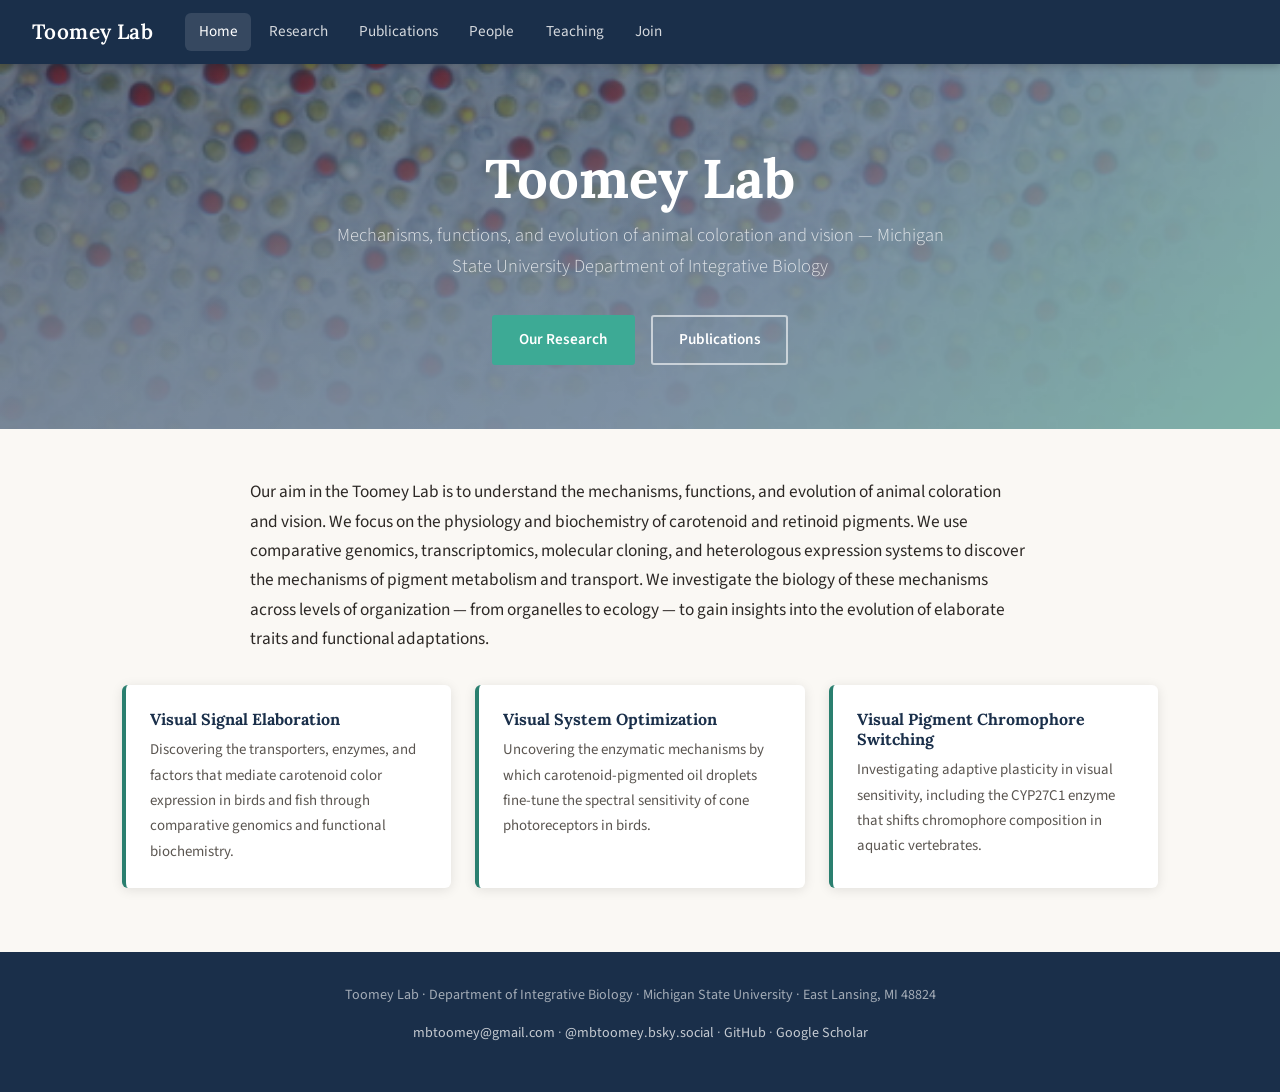
==== index.html @ 44ebcca5 "Add files via upload Add pages" ====
<!DOCTYPE html>
<html lang="en">
<head>
  <meta charset="UTF-8">
  <meta name="viewport" content="width=device-width, initial-scale=1.0">
  <title>Toomey Lab — Michigan State University</title>
  <meta name="description" content="Toomey Lab at Michigan State University studies animal coloration, vision, and the biochemistry of carotenoid and retinoid pigments.">
  <link rel="stylesheet" href="style.css">
</head>
<body>

<nav class="site-nav">
  <a href="index.html" class="nav-brand">Toomey Lab</a>
  <button class="nav-toggle" aria-label="Toggle navigation" onclick="this.closest('nav').querySelector('.nav-links').classList.toggle('open')">
    <span></span><span></span><span></span>
  </button>
  <ul class="nav-links">
    <li><a href="index.html" class="active">Home</a></li>
    <li><a href="research.html">Research</a></li>
    <li><a href="publications.html">Publications</a></li>
    <li><a href="people.html">People</a></li>
    <li><a href="teaching.html">Teaching</a></li>
    <li><a href="join.html">Join</a></li>
  </ul>
</nav>

<section class="hero">
  <h1>Toomey Lab</h1>
  <p class="subtitle">Mechanisms, functions, and evolution of animal coloration and vision — Michigan State University Department of Integrative Biology</p>
  <div class="hero-links">
    <a href="research.html" class="btn btn-primary">Our Research</a>
    <a href="publications.html" class="btn btn-outline">Publications</a>
  </div>
</section>

<div class="page-wrap">

  <div class="home-intro">
    <p>
      Our aim in the Toomey Lab is to understand the mechanisms, functions, and evolution of animal coloration and vision. We focus on the physiology and biochemistry of carotenoid and retinoid pigments. We use comparative genomics, transcriptomics, molecular cloning, and heterologous expression systems to discover the mechanisms of pigment metabolism and transport. We investigate the biology of these mechanisms across levels of organization — from organelles to ecology — to gain insights into the evolution of elaborate traits and functional adaptations.
    </p>
  </div>

  <div class="home-grid">
    <div class="research-card">
      <h3>Visual Signal Elaboration</h3>
      <p>Discovering the transporters, enzymes, and factors that mediate carotenoid color expression in birds and fish through comparative genomics and functional biochemistry.</p>
    </div>
    <div class="research-card">
      <h3>Visual System Optimization</h3>
      <p>Uncovering the enzymatic mechanisms by which carotenoid-pigmented oil droplets fine-tune the spectral sensitivity of cone photoreceptors in birds.</p>
    </div>
    <div class="research-card">
      <h3>Visual Pigment Chromophore Switching</h3>
      <p>Investigating adaptive plasticity in visual sensitivity, including the CYP27C1 enzyme that shifts chromophore composition in aquatic vertebrates.</p>
    </div>
  </div>

</div>

<footer class="site-footer">
  <p>Toomey Lab · Department of Integrative Biology · Michigan State University · East Lansing, MI 48824</p>
  <p style="margin-top:.5rem">
    <a href="mailto:mbtoomey@gmail.com">mbtoomey@gmail.com</a> ·
    <a href="https://bsky.app/profile/mbtoomey.bsky.social" target="_blank">@mbtoomey.bsky.social</a> ·
    <a href="https://github.com/mbtoomey" target="_blank">GitHub</a> ·
    <a href="https://scholar.google.com/citations?user=48aHD6IAAAAJ" target="_blank">Google Scholar</a>
  </p>
</footer>

</body>
</html>
---- style.css ----
@import url('https://fonts.googleapis.com/css2?family=Lora:ital,wght@0,400;0,600;1,400&family=Source+Sans+3:wght@300;400;600;700&display=swap');
*,*::before,*::after{box-sizing:border-box;margin:0;padding:0}
:root{
  --navy:#1a2f4a;--teal:#2a7f6f;--teal-lt:#3daa95;--amber:#e8a045;
  --cream:#faf8f4;--white:#ffffff;--gray-1:#f4f2ee;--gray-2:#e6e3dc;
  --gray-3:#9a9590;--gray-4:#5a5550;--text:#2c2825;
  --serif:'Lora',Georgia,serif;--sans:'Source Sans 3',system-ui,sans-serif;
  --radius:6px;--shadow:0 2px 12px rgba(0,0,0,.10);--max-w:1100px;--nav-h:64px;
}
html{scroll-behavior:smooth}
body{font-family:var(--sans);font-size:17px;line-height:1.7;color:var(--text);background:var(--cream)}
a{color:var(--teal);text-decoration:none}
a:hover{color:var(--teal-lt);text-decoration:underline}
img{max-width:100%;height:auto;display:block}
p{margin-bottom:1em}
h1,h2,h3,h4{font-family:var(--serif);line-height:1.25;color:var(--navy)}
/* Nav */
.site-nav{position:sticky;top:0;z-index:100;background:var(--navy);min-height:var(--nav-h);display:flex;align-items:center;flex-wrap:wrap;padding:.5rem 2rem;box-shadow:0 2px 8px rgba(0,0,0,.25)}
.nav-brand{font-family:var(--serif);font-size:1.3rem;font-weight:600;color:var(--white);letter-spacing:.02em;flex:none;margin-right:2rem}
.nav-brand:hover{color:var(--amber);text-decoration:none}
.nav-links{display:flex;align-items:center;gap:.25rem;list-style:none;flex-wrap:wrap}
.nav-links a{display:block;padding:.35rem .85rem;color:rgba(255,255,255,.82);font-size:.95rem;border-radius:var(--radius);transition:.15s}
.nav-links a:hover,.nav-links a.active{background:rgba(255,255,255,.12);color:var(--white);text-decoration:none}
.nav-toggle{display:none;background:none;border:none;cursor:pointer;margin-left:auto;padding:.5rem}
.nav-toggle span{display:block;width:24px;height:2px;background:#fff;margin:5px 0;border-radius:2px}
/* Hero */
.hero{background:linear-gradient(135deg,var(--navy) 0%,#2a4a6a 60%,var(--teal) 100%);color:var(--white);padding:5rem 2rem 4rem;text-align:center;position:relative;overflow:hidden}
.hero::before{content:'';position:absolute;inset:0;background:url('images/OD_header2.jpg') center/cover no-repeat;opacity:.40}
.hero>*{position:relative}
.hero h1{font-size:clamp(2.2rem,5vw,3.4rem);color:var(--white);margin-bottom:.5rem}
.hero .subtitle{font-size:1.15rem;color:rgba(255,255,255,.78);max-width:640px;margin:0 auto 2rem;font-family:var(--sans);font-weight:300}
.hero-links{display:flex;gap:1rem;justify-content:center;flex-wrap:wrap}
.btn{display:inline-block;padding:.65rem 1.6rem;border-radius:3px;font-weight:600;font-size:.95rem;transition:.18s;border:2px solid transparent}
.btn-primary{background:var(--teal-lt);color:#fff;border-color:var(--teal-lt)}
.btn-primary:hover{background:#51baa6;border-color:#51baa6;text-decoration:none;color:#fff}
.btn-outline{background:transparent;color:#fff;border-color:rgba(255,255,255,.6)}
.btn-outline:hover{background:rgba(255,255,255,.12);border-color:#fff;text-decoration:none;color:#fff}
/* Layout */
.content-grid{display:grid;grid-template-columns:1fr 280px;gap:3rem;align-items:start;max-width:var(--max-w);margin:0 auto;padding:3rem 2rem 4rem}
.page-wrap{max-width:var(--max-w);margin:0 auto;padding:3rem 2rem 4rem}
/* Sidebar */
.sidebar{position:sticky;top:calc(var(--nav-h) + 1.5rem)}
.sidebar-card{background:var(--white);border-radius:var(--radius);padding:1.5rem;box-shadow:var(--shadow);margin-bottom:1.5rem}
.sidebar-card h3{font-size:.8rem;text-transform:uppercase;letter-spacing:.1em;color:var(--gray-3);margin-bottom:.8rem;font-family:var(--sans)}
.sidebar-card p{font-size:.92rem;margin-bottom:.4rem;line-height:1.5}
.sidebar-links{list-style:none}
.sidebar-links li{margin-bottom:.3rem}
.sidebar-links a{font-size:.92rem;color:var(--teal);display:flex;align-items:center;gap:.4rem}
.sidebar-links a::before{content:'→';font-size:.8rem}
/* Section */
.section-head{font-size:1.6rem;margin-bottom:1.2rem;padding-bottom:.5rem;border-bottom:2px solid var(--gray-2)}
.section-sub{font-size:1.15rem;color:var(--teal);margin:1.8rem 0 .6rem}
/* Home */
.home-intro{max-width:780px;font-size:1.08rem;margin:0 auto}
.home-grid{display:grid;grid-template-columns:repeat(auto-fit,minmax(280px,1fr));gap:1.5rem;margin-top:2rem}
.research-card{background:var(--white);border-radius:var(--radius);padding:1.5rem;box-shadow:var(--shadow);border-left:4px solid var(--teal)}
.research-card h3{font-size:1rem;margin-bottom:.5rem;color:var(--navy)}
.research-card p{font-size:.93rem;margin:0;color:var(--gray-4)}
/* Publications */
.pub-list{list-style:none}
.pub-item{padding:1rem 0;border-bottom:1px solid var(--gray-2);font-size:.97rem;line-height:1.6}
.pub-item:last-child{border-bottom:none}
.pub-item a{font-weight:600;color:var(--teal)}
.pub-meta{display:block;font-size:.85rem;color:var(--gray-3);margin-top:.2rem}
.pub-year-head{font-family:var(--serif);font-size:1.1rem;color:var(--navy);margin:2rem 0 .5rem;padding-bottom:.3rem;border-bottom:1px solid var(--gray-2)}
/* People */
.people-grid{display:grid;grid-template-columns:repeat(auto-fill,minmax(200px,1fr));gap:1.5rem;margin:1rem 0 2rem}
.person-card{background:var(--white);border-radius:var(--radius);overflow:hidden;box-shadow:var(--shadow);text-align:center}
.person-card img{width:100%;height:220px;object-fit:cover;object-position:top}
.person-card .person-info{padding:.9rem}
.person-card .person-name{font-size:1rem;font-weight:600;color:var(--navy)}
.person-card .person-role{font-size:.82rem;color:var(--gray-3);margin-top:.1rem}
.alumni-section{margin-top:1.5rem}
.alumni-list{list-style:none}
.alumni-list li{padding:.5rem 0;border-bottom:1px solid var(--gray-2);font-size:.95rem}
.alumni-list li:last-child{border-bottom:none}
/* Research figures */
.research-figure{text-align:center;margin:1.5rem 0}
.research-figure img{border-radius:var(--radius);box-shadow:var(--shadow);margin:0 auto}
.research-figure figcaption{font-size:.85rem;color:var(--gray-3);margin-top:.5rem;font-style:italic}
/* Teaching */
.course-card{background:var(--white);border-radius:var(--radius);padding:1.25rem 1.5rem;margin-bottom:1rem;box-shadow:var(--shadow)}
.course-card h3{font-size:1.05rem;margin-bottom:.4rem}
.course-card p{font-size:.95rem;margin:0}
/* Join */
.join-section{margin-bottom:2rem}
.join-section h3{color:var(--teal);margin-bottom:.6rem;font-size:1.1rem}
/* Footer */
.site-footer{background:var(--navy);color:rgba(255,255,255,.6);text-align:center;padding:2rem;font-size:.88rem}
.site-footer a{color:rgba(255,255,255,.75)}
.site-footer a:hover{color:#fff}
/* Responsive */
@media(max-width:820px){
  .content-grid{grid-template-columns:1fr;padding:2rem 1.25rem 3rem}
  .sidebar{position:static}
  .nav-links{display:none;flex-direction:column;gap:0;width:100%;padding:.5rem 0}
  .nav-links.open{display:flex}
  .nav-toggle{display:block}
  .nav-brand{flex:1}
}
@media(max-width:600px){
  .hero{padding:3rem 1.25rem 2.5rem}
  .page-wrap{padding:2rem 1.25rem 3rem}
  .people-grid{grid-template-columns:repeat(auto-fill,minmax(150px,1fr))}
}
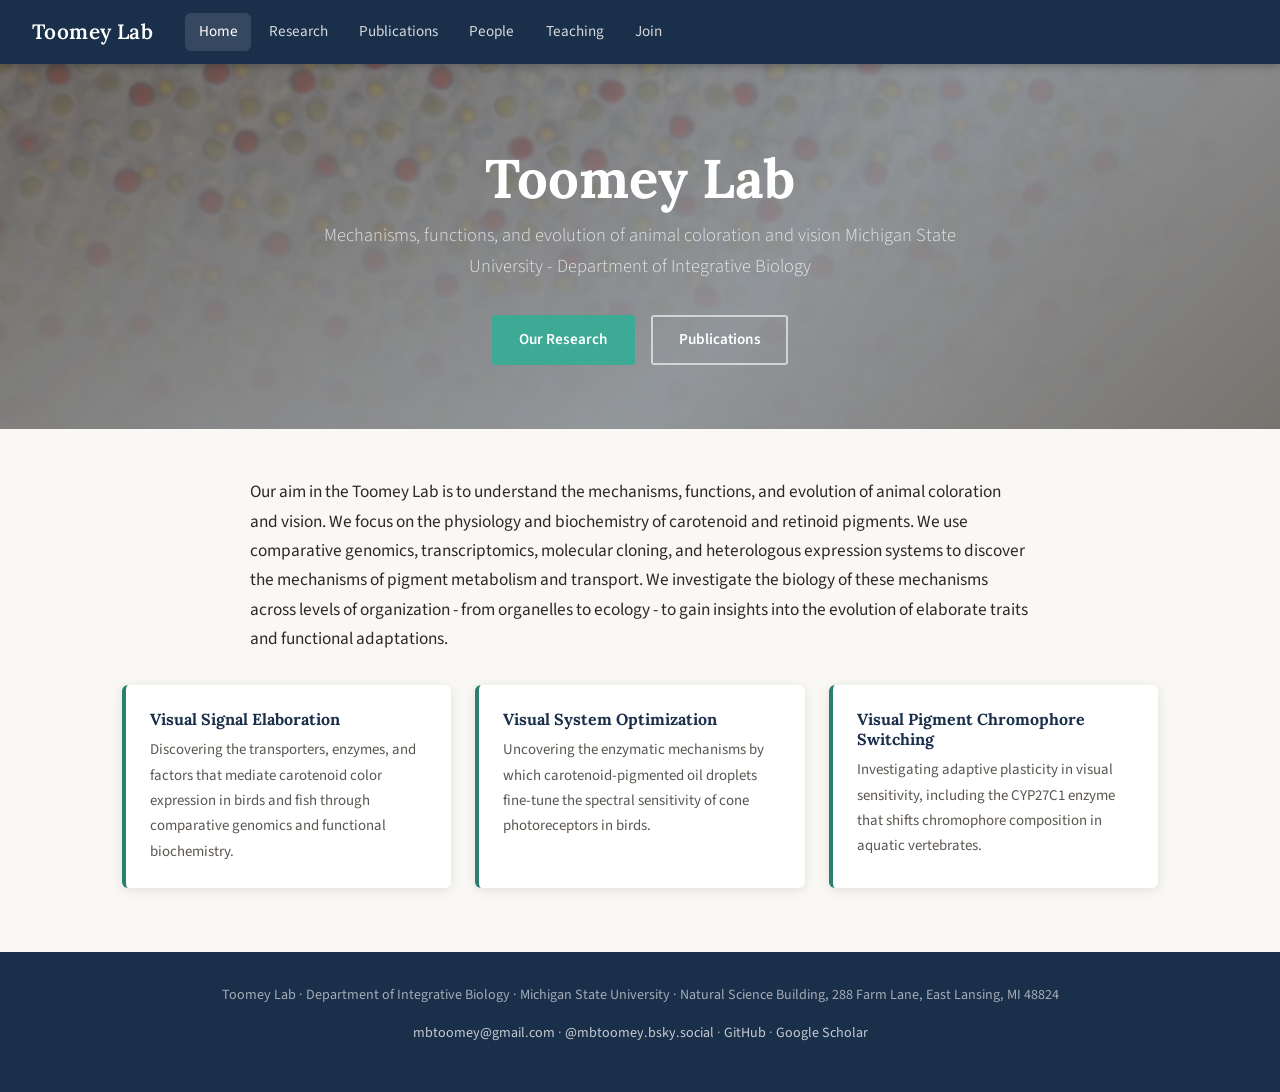
==== commit c6f7f8ab: "revise files" ====
--- a/index.html
+++ b/index.html
@@ -4,7 +4,7 @@
   <meta charset="UTF-8">
   <meta name="viewport" content="width=device-width, initial-scale=1.0">
   <title>Toomey Lab — Michigan State University</title>
-  <meta name="description" content="Toomey Lab at Michigan State University studies animal coloration, vision, and the biochemistry of carotenoid and retinoid pigments.">
+  <meta name="description" content="Toomey Lab at the University of Tulsa studies animal coloration, vision, and the biochemistry of carotenoid and retinoid pigments.">
   <link rel="stylesheet" href="style.css">
 </head>
 <body>
@@ -26,7 +26,7 @@
 
 <section class="hero">
   <h1>Toomey Lab</h1>
-  <p class="subtitle">Mechanisms, functions, and evolution of animal coloration and vision — Michigan State University Department of Integrative Biology</p>
+  <p class="subtitle">Mechanisms, functions, and evolution of animal coloration and vision  Michigan State University - Department of Integrative Biology</p>
   <div class="hero-links">
     <a href="research.html" class="btn btn-primary">Our Research</a>
     <a href="publications.html" class="btn btn-outline">Publications</a>
@@ -37,7 +37,7 @@
 
   <div class="home-intro">
     <p>
-      Our aim in the Toomey Lab is to understand the mechanisms, functions, and evolution of animal coloration and vision. We focus on the physiology and biochemistry of carotenoid and retinoid pigments. We use comparative genomics, transcriptomics, molecular cloning, and heterologous expression systems to discover the mechanisms of pigment metabolism and transport. We investigate the biology of these mechanisms across levels of organization — from organelles to ecology — to gain insights into the evolution of elaborate traits and functional adaptations.
+      Our aim in the Toomey Lab is to understand the mechanisms, functions, and evolution of animal coloration and vision. We focus on the physiology and biochemistry of carotenoid and retinoid pigments. We use comparative genomics, transcriptomics, molecular cloning, and heterologous expression systems to discover the mechanisms of pigment metabolism and transport. We investigate the biology of these mechanisms across levels of organization - from organelles to ecology - to gain insights into the evolution of elaborate traits and functional adaptations.
     </p>
   </div>
 
@@ -59,7 +59,7 @@
 </div>
 
 <footer class="site-footer">
-  <p>Toomey Lab · Department of Integrative Biology · Michigan State University · East Lansing, MI 48824</p>
+  <p>Toomey Lab ·  Department of Integrative Biology · Michigan State University · Natural Science Building, 288 Farm Lane, East Lansing, MI 48824</p>
   <p style="margin-top:.5rem">
     <a href="mailto:mbtoomey@gmail.com">mbtoomey@gmail.com</a> ·
     <a href="https://bsky.app/profile/mbtoomey.bsky.social" target="_blank">@mbtoomey.bsky.social</a> ·
--- a/style.css
+++ b/style.css
@@ -24,8 +24,8 @@
 .nav-toggle{display:none;background:none;border:none;cursor:pointer;margin-left:auto;padding:.5rem}
 .nav-toggle span{display:block;width:24px;height:2px;background:#fff;margin:5px 0;border-radius:2px}
 /* Hero */
-.hero{background:linear-gradient(135deg,var(--navy) 0%,#2a4a6a 60%,var(--teal) 100%);color:var(--white);padding:5rem 2rem 4rem;text-align:center;position:relative;overflow:hidden}
-.hero::before{content:'';position:absolute;inset:0;background:url('images/OD_header2.jpg') center/cover no-repeat;opacity:.40}
+.hero{background:linear-gradient(135deg,var(--gray-4) 0%,#7c8186 60%,var(--gray-4) 100%);color:var(--white);padding:5rem 2rem 4rem;text-align:center;position:relative;overflow:hidden}
+.hero::before{content:'';position:absolute;inset:0;background:url('images/OD_header2.jpg') center/cover no-repeat;opacity:.18}
 .hero>*{position:relative}
 .hero h1{font-size:clamp(2.2rem,5vw,3.4rem);color:var(--white);margin-bottom:.5rem}
 .hero .subtitle{font-size:1.15rem;color:rgba(255,255,255,.78);max-width:640px;margin:0 auto 2rem;font-family:var(--sans);font-weight:300}
